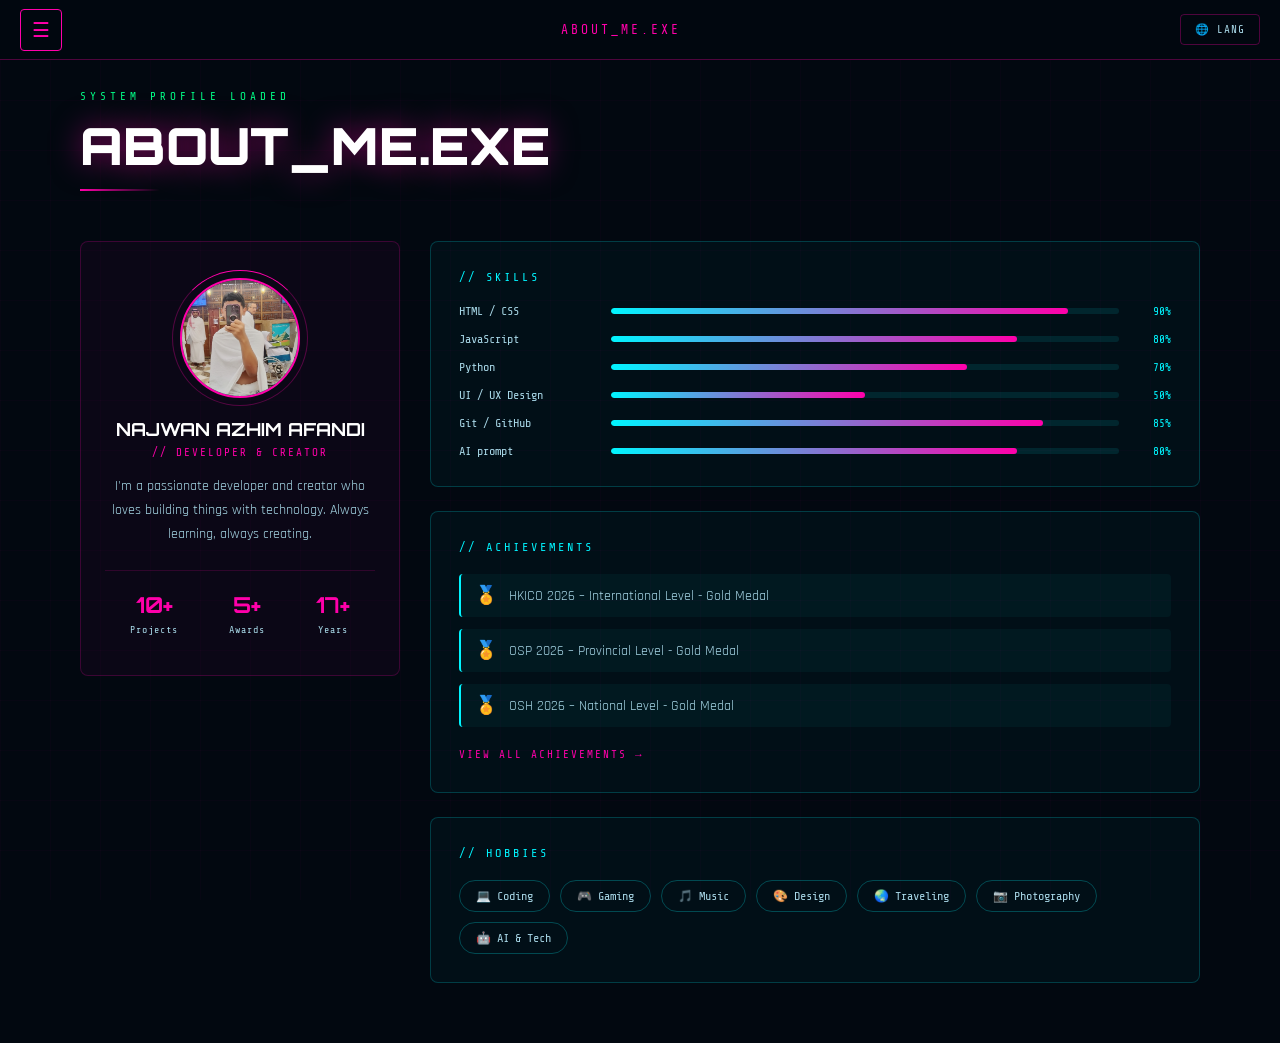
==== about.html @ e743c967 "Add files via upload" ====
<!doctype html>
<html lang="en">
  <head>
    <meta charset="UTF-8" />
    <meta name="viewport" content="width=device-width, initial-scale=1.0" />
    <title>ZHI portfolio</title>
    <link rel="stylesheet" href="about.css" />
    <link rel="stylesheet" href="anim.css" />
  </head>
  <body>
    <nav class="navbar" data-reveal="down" data-reveal-delay="1">
      <button class="hamburger" id="hamburger">☰</button>
      <div class="side-menu" id="sideMenu">
        <div class="menu-header">// NAVIGATE</div>
        <ul>
          <li>
            <a href="index.html" class="menu-link" data-page="home">⬡ HOME</a>
          </li>
          <li>
            <a href="about.html" class="menu-link active" data-page="about"
              >⬡ ABOUT ME</a
            >
          </li>
          <li>
            <a href="achievement.html" class="menu-link" data-page="achievement"
              >⬡ ACHIEVEMENT</a
            >
          </li>
          <li>
            <a href="project.html" class="menu-link" data-page="project"
              >⬡ PROJECT</a
            >
          </li>
        </ul>
        <div class="menu-footer">SYS.VER 1.0.0</div>
      </div>
      <div class="overlay" id="overlay"></div>
      <div class="nav-title">ABOUT_ME.EXE</div>
      <div class="translate-wrapper">
        <button class="translate-btn" id="translateBtn">🌐 LANG</button>
        <div class="lang-dropdown" id="langDropdown">
          <button class="lang-opt" data-lang="en">🇺🇸 English</button>
          <button class="lang-opt" data-lang="id">🇮🇩 Indonesia</button>
          <button class="lang-opt" data-lang="ja">🇯🇵 日本語</button>
        </div>
      </div>
    </nav>

    <main class="page-main">
      <div class="bg-grid"></div>

      <div class="page-header" data-reveal="up" data-reveal-delay="2">
        <div class="page-tag" data-i18n="aboutSub">SYSTEM PROFILE LOADED</div>
        <h1 class="page-title" data-i18n="aboutTitle">ABOUT_ME.EXE</h1>
        <div class="title-line"></div>
      </div>

      <div class="about-grid">
        <!-- PROFILE CARD -->
        <div class="profile-card" data-reveal="left" data-reveal-delay="3">
          <div class="avatar-wrap">
            <div class="avatar">
              <img
                src="asset/uploadf96056e02d5f6336b601302a79b82b65.png"
                alt="Profile Avatar"
              />
            </div>
            <div class="avatar-ring"></div>
          </div>
          <div class="profile-name">NAJWAN AZHIM AFANDI</div>
          <div class="profile-role">// DEVELOPER & CREATOR</div>
          <p class="profile-bio" data-i18n="bioText">
            I'm a passionate developer and creator who loves building things
            with technology. Always learning, always creating.
          </p>
          <div class="profile-stats">
            <div class="stat">
              <span class="stat-num">10+</span
              ><span class="stat-label">Projects</span>
            </div>
            <div class="stat">
              <span class="stat-num">5+</span
              ><span class="stat-label">Awards</span>
            </div>
            <div class="stat">
              <span class="stat-num">17+</span
              ><span class="stat-label">Years</span>
            </div>
          </div>
        </div>

        <!-- RIGHT PANEL -->
        <div class="info-panel">
          <!-- SKILLS -->
          <div class="section-card" data-reveal="right" data-reveal-delay="3">
            <div class="section-label" data-i18n="skillsTitle">// SKILLS</div>
            <div class="skills-grid">
              <div class="skill-item" data-reveal="up" data-reveal-delay="1">
                <div class="skill-name">HTML / CSS</div>
                <div class="skill-bar">
                  <div class="skill-fill" style="--pct: 90%"></div>
                </div>
                <span class="skill-pct">90%</span>
              </div>
              <div class="skill-item" data-reveal="up" data-reveal-delay="2">
                <div class="skill-name">JavaScript</div>
                <div class="skill-bar">
                  <div class="skill-fill" style="--pct: 80%"></div>
                </div>
                <span class="skill-pct">80%</span>
              </div>
              <div class="skill-item" data-reveal="up" data-reveal-delay="3">
                <div class="skill-name">Python</div>
                <div class="skill-bar">
                  <div class="skill-fill" style="--pct: 70%"></div>
                </div>
                <span class="skill-pct">70%</span>
              </div>
              <div class="skill-item" data-reveal="up" data-reveal-delay="4">
                <div class="skill-name">UI / UX Design</div>
                <div class="skill-bar">
                  <div class="skill-fill" style="--pct: 50%"></div>
                </div>
                <span class="skill-pct">50%</span>
              </div>
              <div class="skill-item" data-reveal="up" data-reveal-delay="5">
                <div class="skill-name">Git / GitHub</div>
                <div class="skill-bar">
                  <div class="skill-fill" style="--pct: 85%"></div>
                </div>
                <span class="skill-pct">85%</span>
              </div>
              <div class="skill-item" data-reveal="up" data-reveal-delay="6">
                <div class="skill-name">AI prompt</div>
                <div class="skill-bar">
                  <div class="skill-fill" style="--pct: 80%"></div>
                </div>
                <span class="skill-pct">80%</span>
              </div>
            </div>
          </div>

          <!-- ACHIEVEMENTS MINI -->
          <div class="section-card" data-reveal="right" data-reveal-delay="4">
            <div class="section-label" data-i18n="achieveTitle">
              // ACHIEVEMENTS
            </div>
            <div class="mini-list">
              <div class="mini-item" data-reveal="left" data-reveal-delay="2">
                <span class="mini-icon">🏅</span>
                <span class="mini-text"
                  >HKICO 2026 – International Level - Gold Medal</span
                >
              </div>
              <div class="mini-item" data-reveal="left" data-reveal-delay="3">
                <span class="mini-icon">🏅</span>
                <span class="mini-text"
                  >OSP 2026 – Provincial Level - Gold Medal</span
                >
              </div>
              <div class="mini-item" data-reveal="left" data-reveal-delay="4">
                <span class="mini-icon">🏅</span>
                <span class="mini-text"
                  >OSH 2026 – National Level - Gold Medal</span
                >
              </div>
            </div>
            <a href="achievement.html" class="see-more"
              >VIEW ALL ACHIEVEMENTS →</a
            >
          </div>

          <!-- HOBBIES -->
          <div class="section-card" data-reveal="up" data-reveal-delay="3">
            <div class="section-label" data-i18n="hobbyTitle">// HOBBIES</div>
            <div class="hobby-tags">
              <span class="htag" data-reveal="scale" data-reveal-delay="1"
                >💻 Coding</span
              >
              <span class="htag" data-reveal="scale" data-reveal-delay="2"
                >🎮 Gaming</span
              >
              <span class="htag" data-reveal="scale" data-reveal-delay="3"
                >🎵 Music</span
              >
              <span class="htag" data-reveal="scale" data-reveal-delay="5"
                >🎨 Design</span
              >
              <span class="htag" data-reveal="scale" data-reveal-delay="6"
                >🌏 Traveling</span
              >
              <span class="htag" data-reveal="scale" data-reveal-delay="7"
                >📷 Photography</span
              >
              <span class="htag" data-reveal="scale" data-reveal-delay="8"
                >🤖 AI & Tech</span
              >
            </div>
          </div>
        </div>
      </div>
    </main>

    <div class="scan-line"></div>
    <script src="main.js"></script>
    <script src="anim.js"></script>
  </body>
</html>
---- about.css ----
@import url("https://fonts.googleapis.com/css2?family=Share+Tech+Mono&family=Orbitron:wght@400;700;900&family=Rajdhani:wght@300;400;600&display=swap");

*,
*::before,
*::after {
  box-sizing: border-box;
  margin: 0;
  padding: 0;
}

:root {
  --cyan: #00f5ff;
  --magenta: #ff00aa;
  --green: #00ff88;
  --yellow: #ffd700;
  --dark: #020810;
  --dark2: #040f1e;
  --panel: rgba(0, 245, 255, 0.04);
  --border: rgba(0, 245, 255, 0.2);
  --text: #a8d8e8;
  --font-mono: "Share Tech Mono", monospace;
  --font-display: "Orbitron", sans-serif;
  --font-body: "Rajdhani", sans-serif;
}

body {
  background: var(--dark);
  color: var(--text);
  font-family: var(--font-body);
  min-height: 100vh;
  overflow-x: hidden;
}

::-webkit-scrollbar {
  width: 4px;
}
::-webkit-scrollbar-track {
  background: var(--dark2);
}
::-webkit-scrollbar-thumb {
  background: var(--magenta);
}

/* NAVBAR */
.navbar {
  position: fixed;
  top: 0;
  left: 0;
  right: 0;
  height: 60px;
  display: flex;
  align-items: center;
  padding: 0 20px;
  background: rgba(2, 8, 16, 0.92);
  border-bottom: 1px solid rgba(255, 0, 170, 0.3);
  backdrop-filter: blur(10px);
  z-index: 1000;
  gap: 16px;
}

.nav-title {
  flex: 1;
  text-align: center;
  font-family: var(--font-mono);
  font-size: 13px;
  color: var(--magenta);
  letter-spacing: 3px;
}

.hamburger {
  background: none;
  border: 1px solid var(--magenta);
  color: var(--magenta);
  font-size: 20px;
  width: 42px;
  height: 42px;
  cursor: pointer;
  transition:
    transform 0.4s ease,
    background 0.2s;
  border-radius: 4px;
}
.hamburger.open {
  transform: rotate(180deg);
  background: rgba(255, 0, 170, 0.1);
}
.hamburger:hover {
  background: rgba(255, 0, 170, 0.12);
}

.side-menu {
  position: fixed;
  top: 60px;
  left: -280px;
  width: 260px;
  height: calc(100vh - 60px);
  background: rgba(2, 8, 16, 0.97);
  border-right: 1px solid rgba(255, 0, 170, 0.25);
  padding: 30px 0;
  transition: left 0.4s cubic-bezier(0.4, 0, 0.2, 1);
  z-index: 999;
  display: flex;
  flex-direction: column;
}
.side-menu.open {
  left: 0;
}

.menu-header {
  font-family: var(--font-mono);
  color: var(--magenta);
  font-size: 11px;
  letter-spacing: 3px;
  padding: 0 24px 20px;
  border-bottom: 1px solid rgba(255, 0, 170, 0.2);
  margin-bottom: 16px;
}

.side-menu ul {
  list-style: none;
  flex: 1;
}

.menu-link {
  display: block;
  padding: 14px 24px;
  color: var(--text);
  text-decoration: none;
  font-family: var(--font-mono);
  font-size: 13px;
  letter-spacing: 2px;
  transition: all 0.2s;
  border-left: 3px solid transparent;
}
.menu-link:hover,
.menu-link.active {
  color: var(--magenta);
  border-left-color: var(--magenta);
  background: rgba(255, 0, 170, 0.05);
}

.menu-footer {
  font-family: var(--font-mono);
  font-size: 10px;
  color: rgba(255, 0, 170, 0.3);
  text-align: center;
  padding: 16px;
  border-top: 1px solid rgba(255, 0, 170, 0.15);
}

.overlay {
  display: none;
  position: fixed;
  inset: 0;
  background: rgba(0, 0, 0, 0.5);
  z-index: 998;
}
.overlay.show {
  display: block;
}

.translate-wrapper {
  position: relative;
}

.translate-btn {
  background: none;
  border: 1px solid rgba(255, 0, 170, 0.3);
  color: var(--text);
  font-family: var(--font-mono);
  font-size: 11px;
  padding: 8px 14px;
  cursor: pointer;
  border-radius: 4px;
  letter-spacing: 1px;
  transition: all 0.2s;
  white-space: nowrap;
}
.translate-btn:hover,
.translate-btn.active {
  border-color: var(--magenta);
  color: var(--magenta);
  background: rgba(255, 0, 170, 0.08);
}

.lang-dropdown {
  display: none;
  position: absolute;
  top: calc(100% + 8px);
  right: 0;
  background: rgba(2, 8, 16, 0.97);
  border: 1px solid rgba(255, 0, 170, 0.3);
  border-radius: 4px;
  overflow: hidden;
  min-width: 150px;
  z-index: 2000;
}
.lang-dropdown.show {
  display: block;
}

.lang-opt {
  display: block;
  width: 100%;
  padding: 10px 16px;
  background: none;
  border: none;
  color: var(--text);
  font-family: var(--font-mono);
  font-size: 12px;
  text-align: left;
  cursor: pointer;
  transition: all 0.15s;
  border-bottom: 1px solid rgba(255, 0, 170, 0.07);
}
.lang-opt:last-child {
  border-bottom: none;
}
.lang-opt:hover {
  background: rgba(255, 0, 170, 0.1);
  color: var(--magenta);
}

/* =========== PAGE MAIN =========== */
.page-main {
  padding: 90px 40px 60px;
  max-width: 1200px;
  margin: 0 auto;
  position: relative;
}

.bg-grid {
  position: fixed;
  inset: 0;
  background-image:
    linear-gradient(rgba(255, 0, 170, 0.025) 1px, transparent 1px),
    linear-gradient(90deg, rgba(255, 0, 170, 0.025) 1px, transparent 1px);
  background-size: 50px 50px;
  pointer-events: none;
  z-index: 0;
}

.page-header {
  margin-bottom: 50px;
  position: relative;
  z-index: 1;
}

.page-tag {
  font-family: var(--font-mono);
  font-size: 11px;
  color: var(--green);
  letter-spacing: 4px;
  margin-bottom: 10px;
}

.page-title {
  font-family: var(--font-display);
  font-size: clamp(2rem, 4vw, 3.5rem);
  font-weight: 900;
  color: #fff;
  text-shadow: 0 0 30px rgba(255, 0, 170, 0.5);
}

.title-line {
  width: 80px;
  height: 2px;
  background: linear-gradient(90deg, var(--magenta), transparent);
  margin-top: 12px;
}

/* ABOUT GRID */
.about-grid {
  display: grid;
  grid-template-columns: 320px 1fr;
  gap: 30px;
  position: relative;
  z-index: 1;
}

/* PROFILE CARD */
.profile-card {
  background: rgba(255, 0, 170, 0.04);
  border: 1px solid rgba(255, 0, 170, 0.2);
  border-radius: 8px;
  padding: 36px 24px;
  text-align: center;
  height: fit-content;
  position: sticky;
  top: 80px;
}

.avatar-wrap {
  position: relative;
  display: inline-block;
  margin-bottom: 20px;
}

.avatar {
  width: 120px;
  height: 120px;
  border-radius: 50%;
  background: linear-gradient(
    135deg,
    rgba(255, 0, 170, 0.3),
    rgba(0, 245, 255, 0.3)
  );
  display: flex;
  align-items: center;
  justify-content: center;
  border: 2px solid var(--magenta);
  position: relative;
  z-index: 1;
}

.avatar img {
  width: 100%;
  height: 100%;
  border-radius: 50%;
  object-fit: cover;
}

.avatar-ring {
  position: absolute;
  inset: -8px;
  border-radius: 50%;
  border: 1px solid rgba(255, 0, 170, 0.3);
  animation: spin 8s linear infinite;
  border-top-color: var(--magenta);
}

@keyframes spin {
  to {
    transform: rotate(360deg);
  }
}

.profile-name {
  font-family: var(--font-display);
  font-size: 18px;
  font-weight: 700;
  color: #fff;
  margin-bottom: 6px;
}

.profile-role {
  font-family: var(--font-mono);
  font-size: 11px;
  color: var(--magenta);
  letter-spacing: 2px;
  margin-bottom: 16px;
}

.profile-bio {
  font-size: 14px;
  line-height: 1.7;
  color: var(--text);
  margin-bottom: 24px;
}

.profile-stats {
  display: flex;
  justify-content: space-around;
  border-top: 1px solid rgba(255, 0, 170, 0.15);
  padding-top: 20px;
}

.stat {
  text-align: center;
}
.stat-num {
  display: block;
  font-family: var(--font-display);
  font-size: 22px;
  font-weight: 700;
  color: var(--magenta);
}
.stat-label {
  font-family: var(--font-mono);
  font-size: 10px;
  color: var(--text);
  letter-spacing: 1px;
}

/* INFO PANEL */
.info-panel {
  display: flex;
  flex-direction: column;
  gap: 24px;
}

.section-card {
  background: rgba(0, 245, 255, 0.03);
  border: 1px solid var(--border);
  border-radius: 8px;
  padding: 28px;
}

.section-label {
  font-family: var(--font-mono);
  font-size: 12px;
  color: var(--cyan);
  letter-spacing: 3px;
  margin-bottom: 20px;
}

/* SKILLS */
.skills-grid {
  display: flex;
  flex-direction: column;
  gap: 14px;
}

.skill-item {
  display: grid;
  grid-template-columns: 140px 1fr 40px;
  align-items: center;
  gap: 12px;
}

.skill-name {
  font-family: var(--font-mono);
  font-size: 12px;
  color: var(--text);
}

.skill-bar {
  height: 6px;
  background: rgba(0, 245, 255, 0.1);
  border-radius: 3px;
  overflow: hidden;
}

.skill-fill {
  height: 100%;
  width: var(--pct);
  background: linear-gradient(90deg, var(--cyan), var(--magenta));
  border-radius: 3px;
  animation: grow 1.2s ease-out;
  transform-origin: left;
}

@keyframes grow {
  from {
    width: 0;
  }
  to {
    width: var(--pct);
  }
}

.skill-pct {
  font-family: var(--font-mono);
  font-size: 11px;
  color: var(--cyan);
  text-align: right;
}

/* MINI LIST */
.mini-list {
  display: flex;
  flex-direction: column;
  gap: 12px;
  margin-bottom: 16px;
}

.mini-item {
  display: flex;
  align-items: center;
  gap: 12px;
  padding: 10px 14px;
  background: rgba(0, 245, 255, 0.04);
  border-radius: 4px;
  border-left: 2px solid var(--cyan);
  font-size: 14px;
}

.mini-icon {
  font-size: 18px;
  flex-shrink: 0;
}

.see-more {
  font-family: var(--font-mono);
  font-size: 11px;
  color: var(--magenta);
  text-decoration: none;
  letter-spacing: 2px;
  transition: opacity 0.2s;
}
.see-more:hover {
  opacity: 0.7;
}

/* HOBBIES */
.hobby-tags {
  display: flex;
  flex-wrap: wrap;
  gap: 10px;
}

.htag {
  padding: 8px 16px;
  border: 1px solid rgba(0, 245, 255, 0.25);
  border-radius: 20px;
  font-family: var(--font-mono);
  font-size: 12px;
  color: var(--text);
  transition: all 0.2s;
  cursor: default;
}
.htag:hover {
  border-color: var(--cyan);
  color: var(--cyan);
  background: rgba(0, 245, 255, 0.08);
  transform: translateY(-2px);
}

/* SCAN LINE */
.scan-line {
  position: fixed;
  top: -100px;
  left: 0;
  right: 0;
  height: 100px;
  background: linear-gradient(
    transparent,
    rgba(255, 0, 170, 0.015),
    transparent
  );
  animation: scan 7s linear infinite;
  pointer-events: none;
  z-index: 9999;
}
@keyframes scan {
  to {
    top: 100vh;
  }
}

@media (max-width: 900px) {
  .about-grid {
    grid-template-columns: 1fr;
  }
  .profile-card {
    position: static;
  }
}
@media (max-width: 600px) {
  .page-main {
    padding: 80px 16px 40px;
  }
  .skill-item {
    grid-template-columns: 100px 1fr 36px;
  }
}
---- anim.css ----
/* ============================
   OPENING ANIMATION OVERLAY
   ============================ */

#opening-overlay {
  position: fixed;
  inset: 0;
  background: #020810;
  z-index: 99999;
  display: flex;
  flex-direction: column;
  align-items: center;
  justify-content: center;
  overflow: hidden;
  cursor: default;
}

/* GRID LINES THAT APPEAR FIRST */
#opening-overlay .op-grid {
  position: absolute;
  inset: 0;
  background-image:
    linear-gradient(rgba(0, 245, 255, 0.06) 1px, transparent 1px),
    linear-gradient(90deg, rgba(0, 245, 255, 0.06) 1px, transparent 1px);
  background-size: 60px 60px;
  animation: op-grid-in 0.8s ease forwards;
  opacity: 0;
}

@keyframes op-grid-in {
  from {
    opacity: 0;
    transform: scale(1.1);
  }
  to {
    opacity: 1;
    transform: scale(1);
  }
}

/* CORNER BRACKETS */
#opening-overlay .op-corner {
  position: absolute;
  width: 60px;
  height: 60px;
  opacity: 0;
  animation: op-corner-in 0.5s ease forwards;
  animation-delay: 0.4s;
}

#opening-overlay .op-corner.tl {
  top: 40px;
  left: 40px;
  border-top: 2px solid var(--cyan);
  border-left: 2px solid var(--cyan);
}
#opening-overlay .op-corner.tr {
  top: 40px;
  right: 40px;
  border-top: 2px solid var(--cyan);
  border-right: 2px solid var(--cyan);
}
#opening-overlay .op-corner.bl {
  bottom: 40px;
  left: 40px;
  border-bottom: 2px solid var(--cyan);
  border-left: 2px solid var(--cyan);
}
#opening-overlay .op-corner.br {
  bottom: 40px;
  right: 40px;
  border-bottom: 2px solid var(--cyan);
  border-right: 2px solid var(--cyan);
}

@keyframes op-corner-in {
  from {
    opacity: 0;
    transform: scale(0.5);
  }
  to {
    opacity: 1;
    transform: scale(1);
  }
}

/* LOADING BAR */
#opening-overlay .op-loader-wrap {
  position: absolute;
  bottom: 80px;
  left: 50%;
  transform: translateX(-50%);
  width: min(500px, 80vw);
  text-align: center;
  opacity: 0;
  animation: op-fade-in 0.4s ease forwards;
  animation-delay: 0.6s;
}

#opening-overlay .op-loader-label {
  font-family: "Share Tech Mono", monospace;
  font-size: 11px;
  color: rgba(0, 245, 255, 0.6);
  letter-spacing: 4px;
  margin-bottom: 10px;
  text-align: left;
}

#opening-overlay .op-loader-bar {
  width: 100%;
  height: 3px;
  background: rgba(0, 245, 255, 0.1);
  border-radius: 2px;
  overflow: hidden;
  position: relative;
}

#opening-overlay .op-loader-fill {
  height: 100%;
  width: 0%;
  background: linear-gradient(90deg, var(--cyan), var(--magenta));
  border-radius: 2px;
  animation: op-load 2.4s cubic-bezier(0.4, 0, 0.2, 1) forwards;
  animation-delay: 0.9s;
}

@keyframes op-load {
  0% {
    width: 0%;
  }
  30% {
    width: 35%;
  }
  60% {
    width: 65%;
  }
  80% {
    width: 85%;
  }
  100% {
    width: 100%;
  }
}

#opening-overlay .op-loader-pct {
  font-family: "Share Tech Mono", monospace;
  font-size: 11px;
  color: var(--cyan);
  text-align: right;
  margin-top: 6px;
}

/* CENTER CONTENT */
#opening-overlay .op-center {
  display: flex;
  flex-direction: column;
  align-items: center;
  gap: 24px;
  position: relative;
  z-index: 1;
}

/* HEXAGON SPINNER */
#opening-overlay .op-hex-wrap {
  position: relative;
  width: 120px;
  height: 120px;
  display: flex;
  align-items: center;
  justify-content: center;
  opacity: 0;
  animation: op-fade-in 0.5s ease forwards;
  animation-delay: 0.3s;
}

#opening-overlay .op-hex-ring {
  position: absolute;
  border-radius: 50%;
  border: 1.5px solid transparent;
}
#opening-overlay .op-hex-ring.h1 {
  width: 60px;
  height: 60px;
  border-top-color: var(--cyan);
  border-right-color: var(--cyan);
  animation: spin-cw 1.2s linear infinite;
}
#opening-overlay .op-hex-ring.h2 {
  width: 90px;
  height: 90px;
  border-bottom-color: var(--magenta);
  border-left-color: var(--magenta);
  animation: spin-ccw 1.6s linear infinite;
}
#opening-overlay .op-hex-ring.h3 {
  width: 120px;
  height: 120px;
  border-top-color: rgba(0, 245, 255, 0.3);
  animation: spin-cw 2.4s linear infinite;
}

@keyframes spin-cw {
  to {
    transform: rotate(360deg);
  }
}
@keyframes spin-ccw {
  to {
    transform: rotate(-360deg);
  }
}

#opening-overlay .op-hex-icon {
  font-family: "Orbitron", sans-serif;
  font-size: 13px;
  font-weight: 900;
  color: var(--cyan);
  letter-spacing: 2px;
}
.op-hex-icon img {
  width: 40px;
  height: 40px;
  filter: drop-shadow(0 0 5px var(--cyan));
}

/* TITLE */
#opening-overlay .op-title {
  font-family: "Orbitron", sans-serif;
  font-size: clamp(1.5rem, 4vw, 3rem);
  font-weight: 900;
  color: #fff;
  letter-spacing: 6px;
  text-align: center;
  opacity: 0;
  animation: op-slide-up 0.6s ease forwards;
  animation-delay: 0.5s;
  text-shadow: 0 0 30px rgba(0, 245, 255, 0.5);
}

#opening-overlay .op-subtitle {
  font-family: "Share Tech Mono", monospace;
  font-size: 12px;
  color: rgba(0, 245, 255, 0.7);
  letter-spacing: 5px;
  text-align: center;
  opacity: 0;
  animation: op-slide-up 0.5s ease forwards;
  animation-delay: 0.7s;
}

/* BOOT TEXT */
#opening-overlay .op-boot-lines {
  font-family: "Share Tech Mono", monospace;
  font-size: 12px;
  color: rgba(0, 245, 255, 0.45);
  letter-spacing: 1px;
  line-height: 1.9;
  text-align: left;
  min-width: 340px;
  opacity: 0;
  animation: op-fade-in 0.4s ease forwards;
  animation-delay: 0.8s;
}

#opening-overlay .op-boot-lines .ob-line {
  display: block;
  overflow: hidden;
  white-space: nowrap;
  max-width: 0;
}

#opening-overlay .op-boot-lines .ob-line.ok {
  color: rgba(0, 255, 136, 0.7);
}
#opening-overlay .op-boot-lines .ob-line.warn {
  color: rgba(255, 215, 0, 0.6);
}

#opening-overlay .ob-line:nth-child(1) {
  animation: type-in 0.4s steps(40, end) forwards;
  animation-delay: 1s;
}
#opening-overlay .ob-line:nth-child(2) {
  animation: type-in 0.4s steps(40, end) forwards;
  animation-delay: 1.3s;
}
#opening-overlay .ob-line:nth-child(3) {
  animation: type-in 0.4s steps(40, end) forwards;
  animation-delay: 1.6s;
}
#opening-overlay .ob-line:nth-child(4) {
  animation: type-in 0.4s steps(40, end) forwards;
  animation-delay: 1.9s;
}
#opening-overlay .ob-line:nth-child(5) {
  animation: type-in 0.5s steps(40, end) forwards;
  animation-delay: 2.2s;
}

@keyframes type-in {
  from {
    max-width: 0;
  }
  to {
    max-width: 100%;
  }
}

/* HORIZONTAL SCAN DURING LOADING */
#opening-overlay .op-scan {
  position: absolute;
  left: 0;
  right: 0;
  height: 2px;
  background: linear-gradient(90deg, transparent, var(--cyan), transparent);
  top: 0;
  animation: op-scan-down 1.2s linear infinite;
  animation-delay: 0.5s;
  opacity: 0.6;
}

@keyframes op-scan-down {
  from {
    top: 0;
    opacity: 0.6;
  }
  to {
    top: 100vh;
    opacity: 0.2;
  }
}

/* EXIT ANIMATION */
#opening-overlay.op-exit {
  animation: op-exit 0.7s ease forwards;
}

@keyframes op-exit {
  0% {
    opacity: 1;
    clip-path: inset(0 0 0 0);
  }
  50% {
    clip-path: inset(0 0 0 0);
    filter: brightness(2);
  }
  100% {
    opacity: 0;
    clip-path: inset(50% 0 50% 0);
    pointer-events: none;
  }
}

/* SHARED HELPERS */
@keyframes op-fade-in {
  from {
    opacity: 0;
  }
  to {
    opacity: 1;
  }
}

@keyframes op-slide-up {
  from {
    opacity: 0;
    transform: translateY(20px);
  }
  to {
    opacity: 1;
    transform: translateY(0);
  }
}

/* ============================
   SCROLL REVEAL ANIMATIONS
   ============================ */

/* Elements start hidden */
[data-reveal] {
  opacity: 0;
  transition:
    opacity 0.6s ease,
    transform 0.6s ease;
}

[data-reveal="up"] {
  transform: translateY(40px);
}
[data-reveal="down"] {
  transform: translateY(-40px);
}
[data-reveal="left"] {
  transform: translateX(-50px);
}
[data-reveal="right"] {
  transform: translateX(50px);
}
[data-reveal="scale"] {
  transform: scale(0.85);
}
[data-reveal="fade"] {
  transform: none;
}

/* Revealed state */
[data-reveal].revealed {
  opacity: 1;
  transform: translate(0) scale(1) !important;
}

/* Stagger delays for children */
[data-reveal-delay="1"] {
  transition-delay: 0.1s;
}
[data-reveal-delay="2"] {
  transition-delay: 0.2s;
}
[data-reveal-delay="3"] {
  transition-delay: 0.3s;
}
[data-reveal-delay="4"] {
  transition-delay: 0.4s;
}
[data-reveal-delay="5"] {
  transition-delay: 0.5s;
}
[data-reveal-delay="6"] {
  transition-delay: 0.6s;
}
[data-reveal-delay="7"] {
  transition-delay: 0.7s;
}
[data-reveal-delay="8"] {
  transition-delay: 0.8s;
}
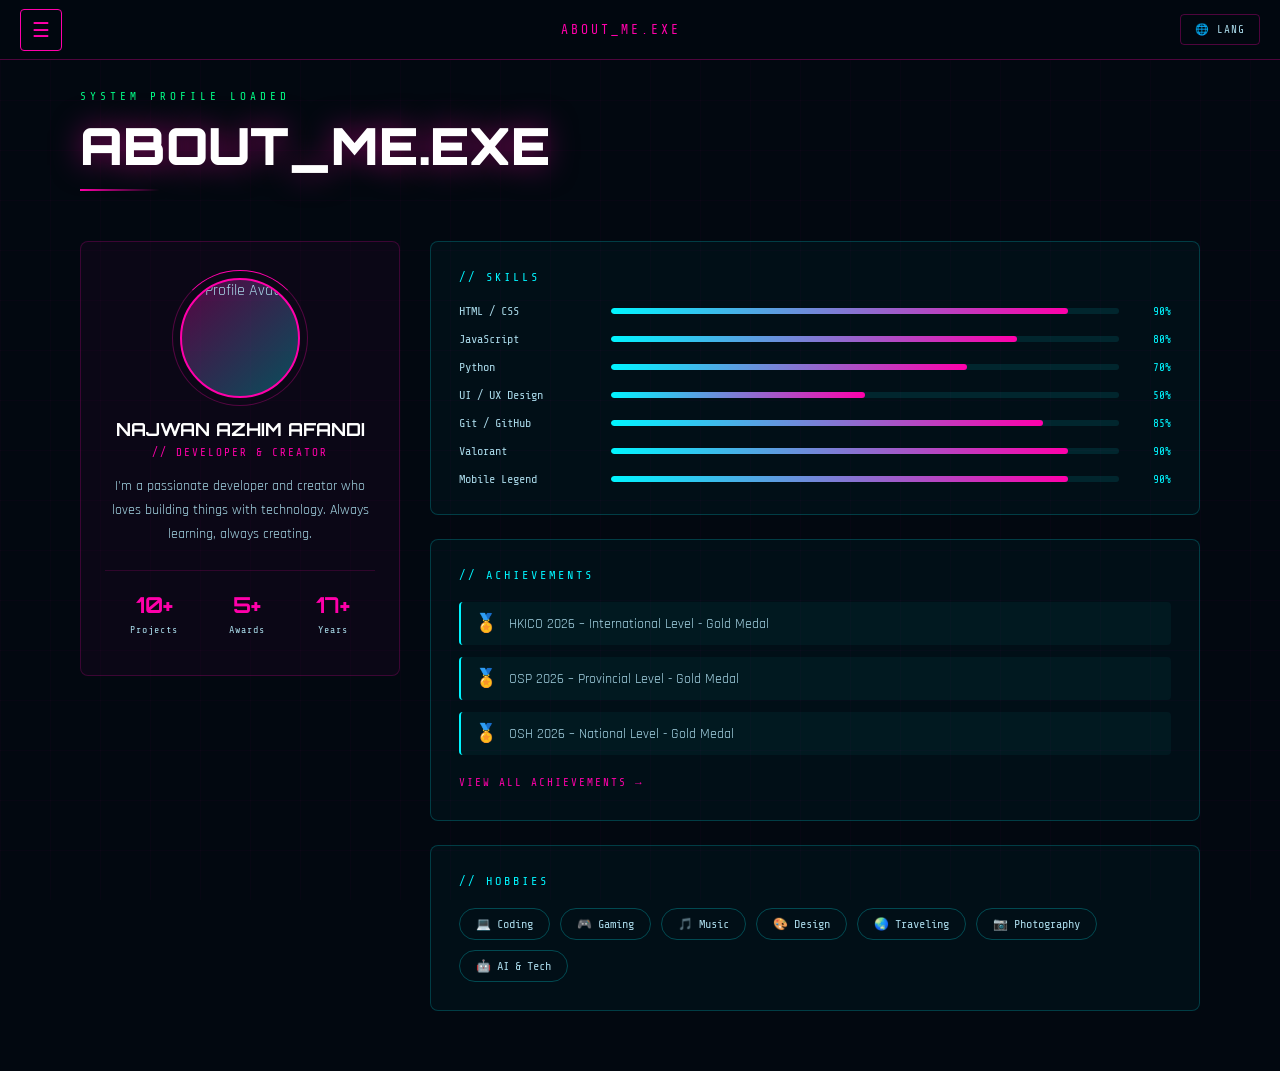
==== commit 282f8c3f: "Add files via upload" ====
--- a/about.html
+++ b/about.html
@@ -131,11 +131,18 @@
                 <span class="skill-pct">85%</span>
               </div>
               <div class="skill-item" data-reveal="up" data-reveal-delay="6">
-                <div class="skill-name">AI prompt</div>
-                <div class="skill-bar">
-                  <div class="skill-fill" style="--pct: 80%"></div>
-                </div>
-                <span class="skill-pct">80%</span>
+                <div class="skill-name">Valorant</div>
+                <div class="skill-bar">
+                  <div class="skill-fill" style="--pct: 90%"></div>
+                </div>
+                <span class="skill-pct">90%</span>
+              </div>
+              <div class="skill-item" data-reveal="up" data-reveal-delay="6">
+                <div class="skill-name">Mobile Legend</div>
+                <div class="skill-bar">
+                  <div class="skill-fill" style="--pct: 90%"></div>
+                </div>
+                <span class="skill-pct">90%</span>
               </div>
             </div>
           </div>
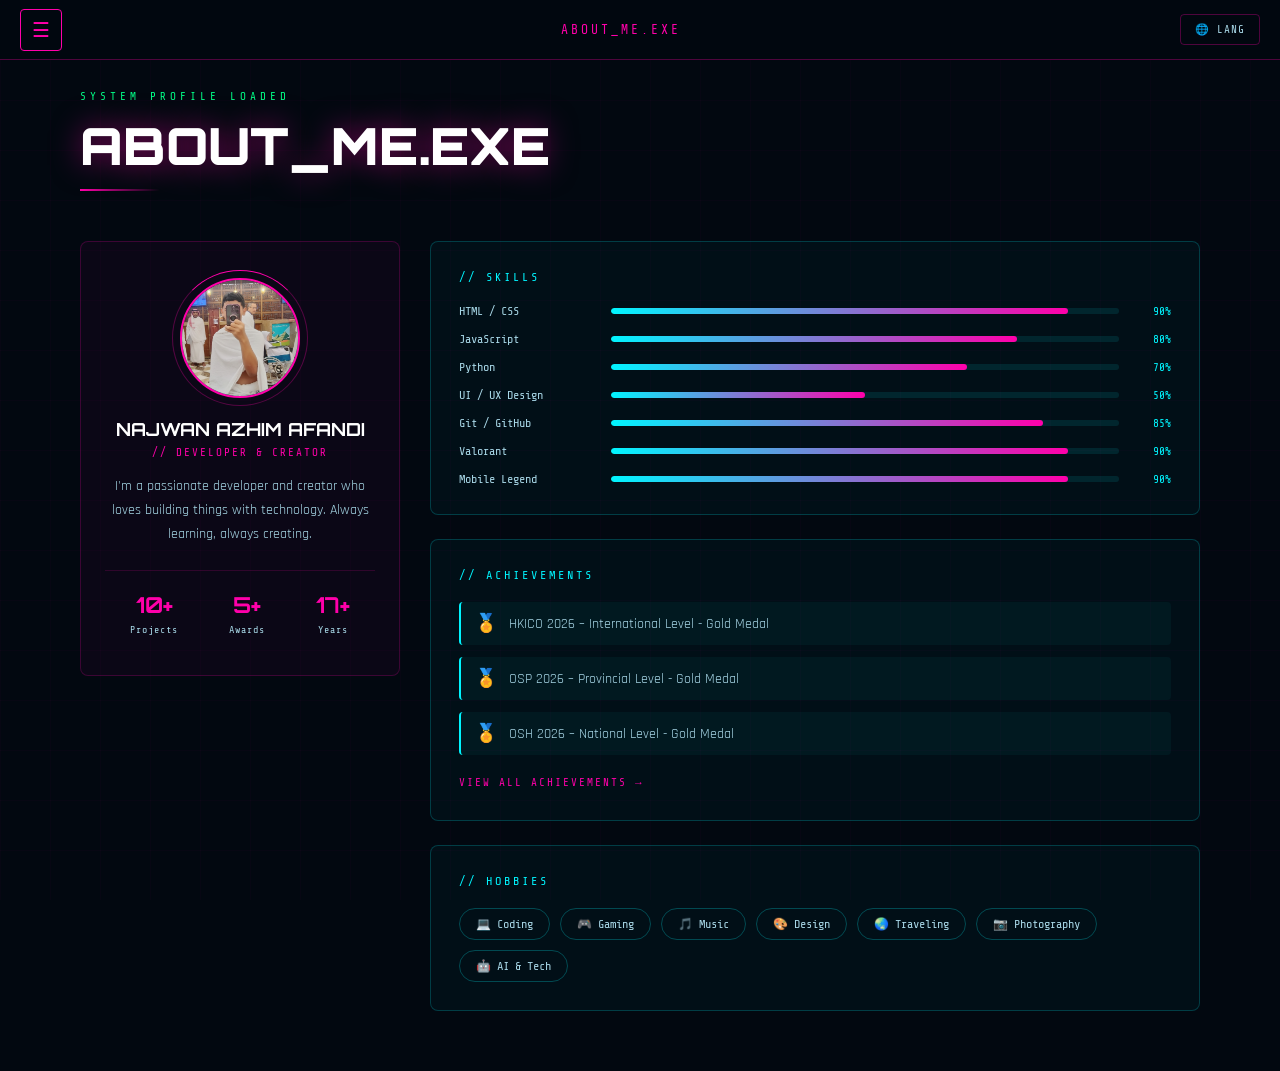
==== commit c74824a6: "Update about.html" ====
--- a/about.html
+++ b/about.html
@@ -4,6 +4,24 @@
     <meta charset="UTF-8" />
     <meta name="viewport" content="width=device-width, initial-scale=1.0" />
     <title>ZHI portfolio</title>
+    <link
+      rel="apple-touch-icon"
+      sizes="180x180"
+      href="assets/apple-touch-icon.png"
+    />
+    <link
+      rel="icon"
+      type="image/png"
+      sizes="32x32"
+      href="assets/favicon-32x32.png"
+    />
+    <link
+      rel="icon"
+      type="image/png"
+      sizes="16x16"
+      href="assets/favicon-16x16.png"
+    />
+    <link rel="manifest" href="assets/site.webmanifest" />
     <link rel="stylesheet" href="about.css" />
     <link rel="stylesheet" href="anim.css" />
   </head>
@@ -61,7 +79,7 @@
           <div class="avatar-wrap">
             <div class="avatar">
               <img
-                src="asset/uploadf96056e02d5f6336b601302a79b82b65.png"
+                src="assets/uploadf96056e02d5f6336b601302a79b82b65.png"
                 alt="Profile Avatar"
               />
             </div>
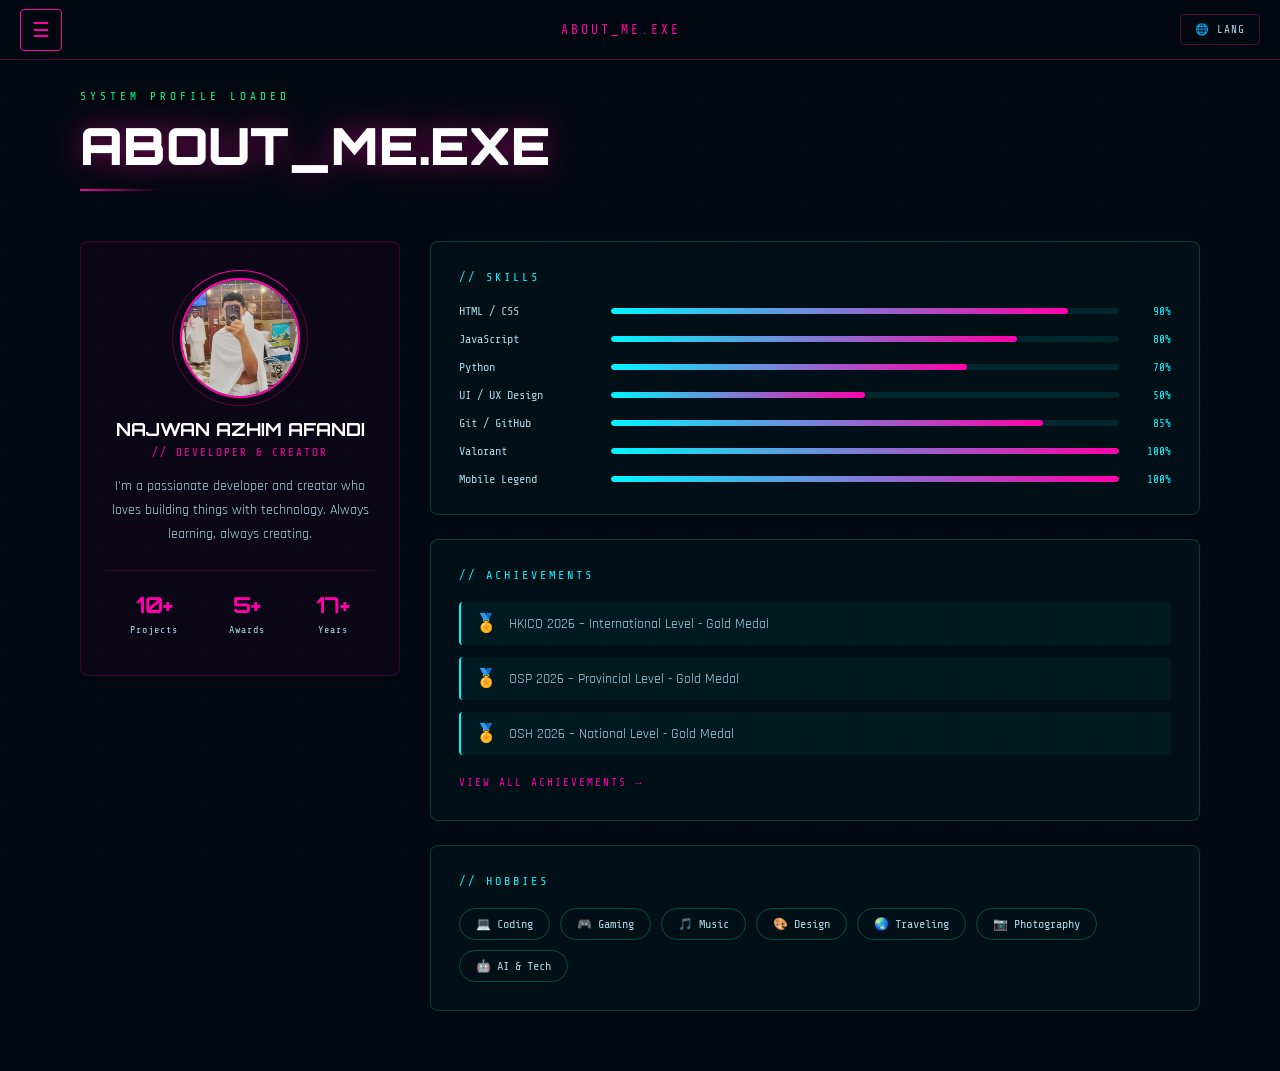
==== commit e2f24c6a: "Add files via upload" ====
--- a/about.html
+++ b/about.html
@@ -151,16 +151,16 @@
               <div class="skill-item" data-reveal="up" data-reveal-delay="6">
                 <div class="skill-name">Valorant</div>
                 <div class="skill-bar">
-                  <div class="skill-fill" style="--pct: 90%"></div>
-                </div>
-                <span class="skill-pct">90%</span>
+                  <div class="skill-fill" style="--pct: 100%"></div>
+                </div>
+                <span class="skill-pct">100%</span>
               </div>
               <div class="skill-item" data-reveal="up" data-reveal-delay="6">
                 <div class="skill-name">Mobile Legend</div>
                 <div class="skill-bar">
-                  <div class="skill-fill" style="--pct: 90%"></div>
-                </div>
-                <span class="skill-pct">90%</span>
+                  <div class="skill-fill" style="--pct: 100%"></div>
+                </div>
+                <span class="skill-pct">100%</span>
               </div>
             </div>
           </div>
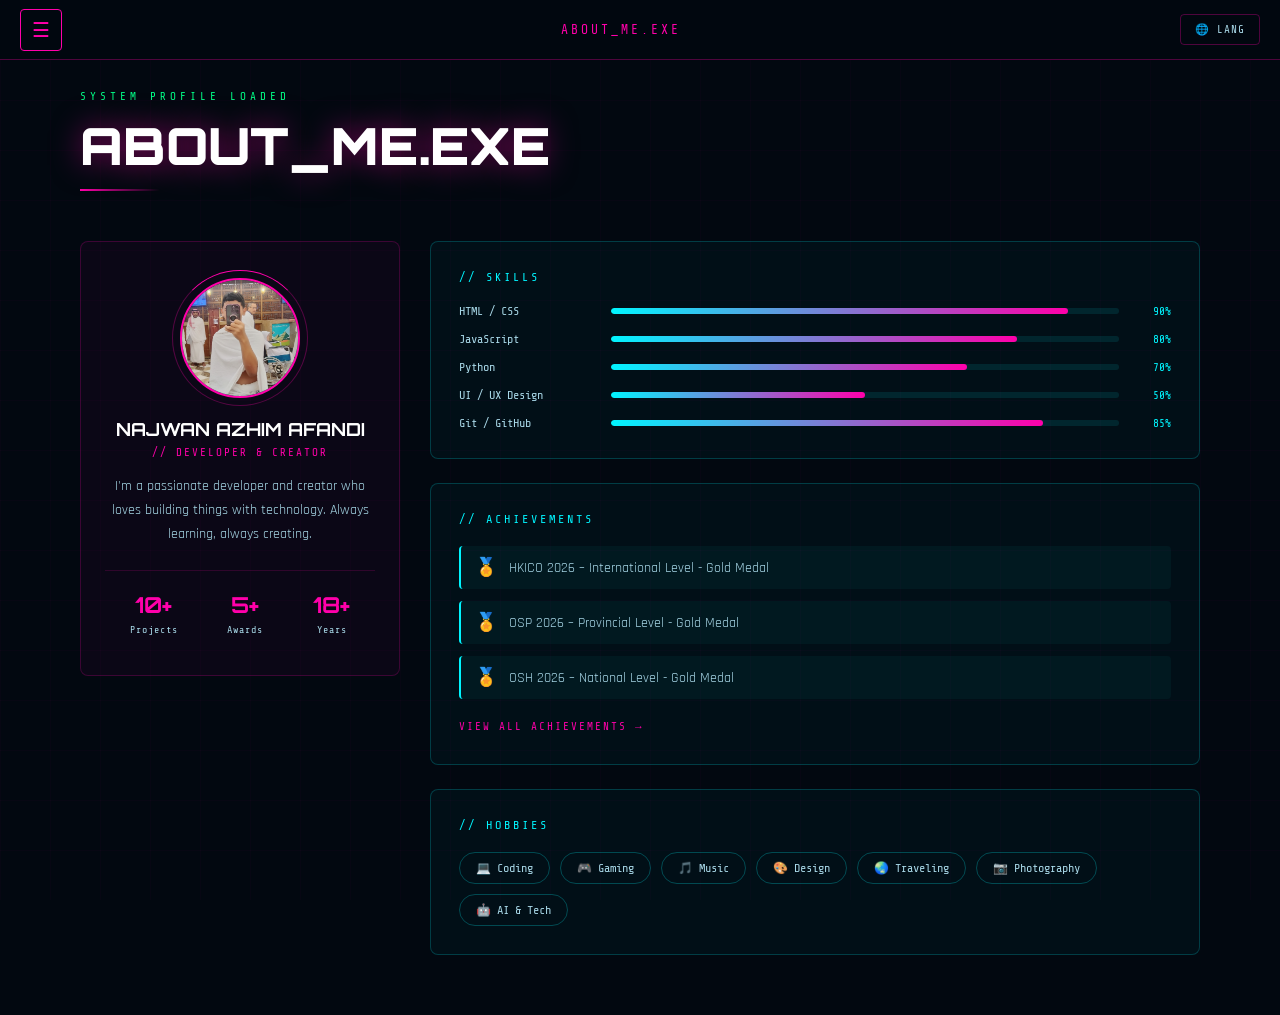
==== commit fff8f905: "Add files via upload" ====
--- a/about.html
+++ b/about.html
@@ -29,33 +29,37 @@
     <nav class="navbar" data-reveal="down" data-reveal-delay="1">
       <button class="hamburger" id="hamburger">☰</button>
       <div class="side-menu" id="sideMenu">
-        <div class="menu-header">// NAVIGATE</div>
+        <div class="menu-header" data-i18n="navHeader">// NAVIGATE</div>
         <ul>
           <li>
-            <a href="index.html" class="menu-link" data-page="home">⬡ HOME</a>
+            <a href="index.html" class="menu-link" data-page="home"
+              >⬡ <span data-i18n="navHome">HOME</span></a
+            >
           </li>
           <li>
             <a href="about.html" class="menu-link active" data-page="about"
-              >⬡ ABOUT ME</a
+              >⬡ <span data-i18n="navAbout">ABOUT ME</span></a
             >
           </li>
           <li>
             <a href="achievement.html" class="menu-link" data-page="achievement"
-              >⬡ ACHIEVEMENT</a
+              >⬡ <span data-i18n="navAchievement">ACHIEVEMENT</span></a
             >
           </li>
           <li>
             <a href="project.html" class="menu-link" data-page="project"
-              >⬡ PROJECT</a
+              >⬡ <span data-i18n="navProject">PROJECT</span></a
             >
           </li>
         </ul>
         <div class="menu-footer">SYS.VER 1.0.0</div>
       </div>
       <div class="overlay" id="overlay"></div>
-      <div class="nav-title">ABOUT_ME.EXE</div>
+      <div class="nav-title" data-i18n="aboutTitle">ABOUT_ME.EXE</div>
       <div class="translate-wrapper">
-        <button class="translate-btn" id="translateBtn">🌐 LANG</button>
+        <button class="translate-btn" id="translateBtn">
+          🌐 <span data-i18n="langBtnLabel">LANG</span>
+        </button>
         <div class="lang-dropdown" id="langDropdown">
           <button class="lang-opt" data-lang="en">🇺🇸 English</button>
           <button class="lang-opt" data-lang="id">🇮🇩 Indonesia</button>
@@ -86,7 +90,9 @@
             <div class="avatar-ring"></div>
           </div>
           <div class="profile-name">NAJWAN AZHIM AFANDI</div>
-          <div class="profile-role">// DEVELOPER & CREATOR</div>
+          <div class="profile-role" data-i18n="profileRole">
+            // DEVELOPER & CREATOR
+          </div>
           <p class="profile-bio" data-i18n="bioText">
             I'm a passionate developer and creator who loves building things
             with technology. Always learning, always creating.
@@ -94,15 +100,15 @@
           <div class="profile-stats">
             <div class="stat">
               <span class="stat-num">10+</span
-              ><span class="stat-label">Projects</span>
+              ><span class="stat-label" data-i18n="statProjects">Projects</span>
             </div>
             <div class="stat">
               <span class="stat-num">5+</span
-              ><span class="stat-label">Awards</span>
+              ><span class="stat-label" data-i18n="statAwards">Awards</span>
             </div>
             <div class="stat">
-              <span class="stat-num">17+</span
-              ><span class="stat-label">Years</span>
+              <span class="stat-num">18+</span
+              ><span class="stat-label" data-i18n="statYears">Years</span>
             </div>
           </div>
         </div>
@@ -148,20 +154,6 @@
                 </div>
                 <span class="skill-pct">85%</span>
               </div>
-              <div class="skill-item" data-reveal="up" data-reveal-delay="6">
-                <div class="skill-name">Valorant</div>
-                <div class="skill-bar">
-                  <div class="skill-fill" style="--pct: 100%"></div>
-                </div>
-                <span class="skill-pct">100%</span>
-              </div>
-              <div class="skill-item" data-reveal="up" data-reveal-delay="6">
-                <div class="skill-name">Mobile Legend</div>
-                <div class="skill-bar">
-                  <div class="skill-fill" style="--pct: 100%"></div>
-                </div>
-                <span class="skill-pct">100%</span>
-              </div>
             </div>
           </div>
 
@@ -173,24 +165,24 @@
             <div class="mini-list">
               <div class="mini-item" data-reveal="left" data-reveal-delay="2">
                 <span class="mini-icon">🏅</span>
-                <span class="mini-text"
+                <span class="mini-text" data-i18n="achMiniHkico"
                   >HKICO 2026 – International Level - Gold Medal</span
                 >
               </div>
               <div class="mini-item" data-reveal="left" data-reveal-delay="3">
                 <span class="mini-icon">🏅</span>
-                <span class="mini-text"
+                <span class="mini-text" data-i18n="achMiniOsp"
                   >OSP 2026 – Provincial Level - Gold Medal</span
                 >
               </div>
               <div class="mini-item" data-reveal="left" data-reveal-delay="4">
                 <span class="mini-icon">🏅</span>
-                <span class="mini-text"
+                <span class="mini-text" data-i18n="achMiniOsh"
                   >OSH 2026 – National Level - Gold Medal</span
                 >
               </div>
             </div>
-            <a href="achievement.html" class="see-more"
+            <a href="achievement.html" class="see-more" data-i18n="seeMoreAch"
               >VIEW ALL ACHIEVEMENTS →</a
             >
           </div>
@@ -199,25 +191,53 @@
           <div class="section-card" data-reveal="up" data-reveal-delay="3">
             <div class="section-label" data-i18n="hobbyTitle">// HOBBIES</div>
             <div class="hobby-tags">
-              <span class="htag" data-reveal="scale" data-reveal-delay="1"
+              <span
+                class="htag"
+                data-reveal="scale"
+                data-reveal-delay="1"
+                data-i18n="hobbyCoding"
                 >💻 Coding</span
               >
-              <span class="htag" data-reveal="scale" data-reveal-delay="2"
+              <span
+                class="htag"
+                data-reveal="scale"
+                data-reveal-delay="2"
+                data-i18n="hobbyGaming"
                 >🎮 Gaming</span
               >
-              <span class="htag" data-reveal="scale" data-reveal-delay="3"
+              <span
+                class="htag"
+                data-reveal="scale"
+                data-reveal-delay="3"
+                data-i18n="hobbyMusic"
                 >🎵 Music</span
               >
-              <span class="htag" data-reveal="scale" data-reveal-delay="5"
+              <span
+                class="htag"
+                data-reveal="scale"
+                data-reveal-delay="5"
+                data-i18n="hobbyDesign"
                 >🎨 Design</span
               >
-              <span class="htag" data-reveal="scale" data-reveal-delay="6"
+              <span
+                class="htag"
+                data-reveal="scale"
+                data-reveal-delay="6"
+                data-i18n="hobbyTraveling"
                 >🌏 Traveling</span
               >
-              <span class="htag" data-reveal="scale" data-reveal-delay="7"
+              <span
+                class="htag"
+                data-reveal="scale"
+                data-reveal-delay="7"
+                data-i18n="hobbyPhotography"
                 >📷 Photography</span
               >
-              <span class="htag" data-reveal="scale" data-reveal-delay="8"
+              <span
+                class="htag"
+                data-reveal="scale"
+                data-reveal-delay="8"
+                data-i18n="hobbyAI"
                 >🤖 AI & Tech</span
               >
             </div>
--- a/about.css
+++ b/about.css
@@ -538,6 +538,13 @@
   }
 }
 
+/* LARGE SCREENS */
+@media (min-width: 1400px) {
+  .page-main {
+    max-width: 1320px;
+  }
+}
+
 @media (max-width: 900px) {
   .about-grid {
     grid-template-columns: 1fr;
@@ -546,11 +553,59 @@
     position: static;
   }
 }
+
 @media (max-width: 600px) {
+  .navbar {
+    padding: 0 14px;
+    gap: 10px;
+  }
+  .nav-title {
+    font-size: 11px;
+    letter-spacing: 2px;
+  }
   .page-main {
     padding: 80px 16px 40px;
   }
   .skill-item {
     grid-template-columns: 100px 1fr 36px;
   }
-}
+  .section-card {
+    padding: 20px;
+  }
+  .profile-card {
+    padding: 28px 18px;
+  }
+}
+
+/* SMALL PHONES */
+@media (max-width: 400px) {
+  .avatar {
+    width: 96px;
+    height: 96px;
+  }
+  .profile-name {
+    font-size: 16px;
+  }
+  .profile-stats {
+    flex-wrap: wrap;
+    gap: 12px;
+  }
+  .stat {
+    min-width: 70px;
+  }
+  .skill-item {
+    grid-template-columns: 1fr;
+    gap: 6px;
+  }
+  .skill-pct {
+    text-align: left;
+  }
+  .mini-item {
+    font-size: 12px;
+    padding: 8px 10px;
+  }
+  .htag {
+    padding: 6px 12px;
+    font-size: 11px;
+  }
+}
--- a/anim.css
+++ b/anim.css
@@ -120,8 +120,6 @@
   width: 0%;
   background: linear-gradient(90deg, var(--cyan), var(--magenta));
   border-radius: 2px;
-  animation: op-load 2.4s cubic-bezier(0.4, 0, 0.2, 1) forwards;
-  animation-delay: 0.9s;
 }
 
 @keyframes op-load {
